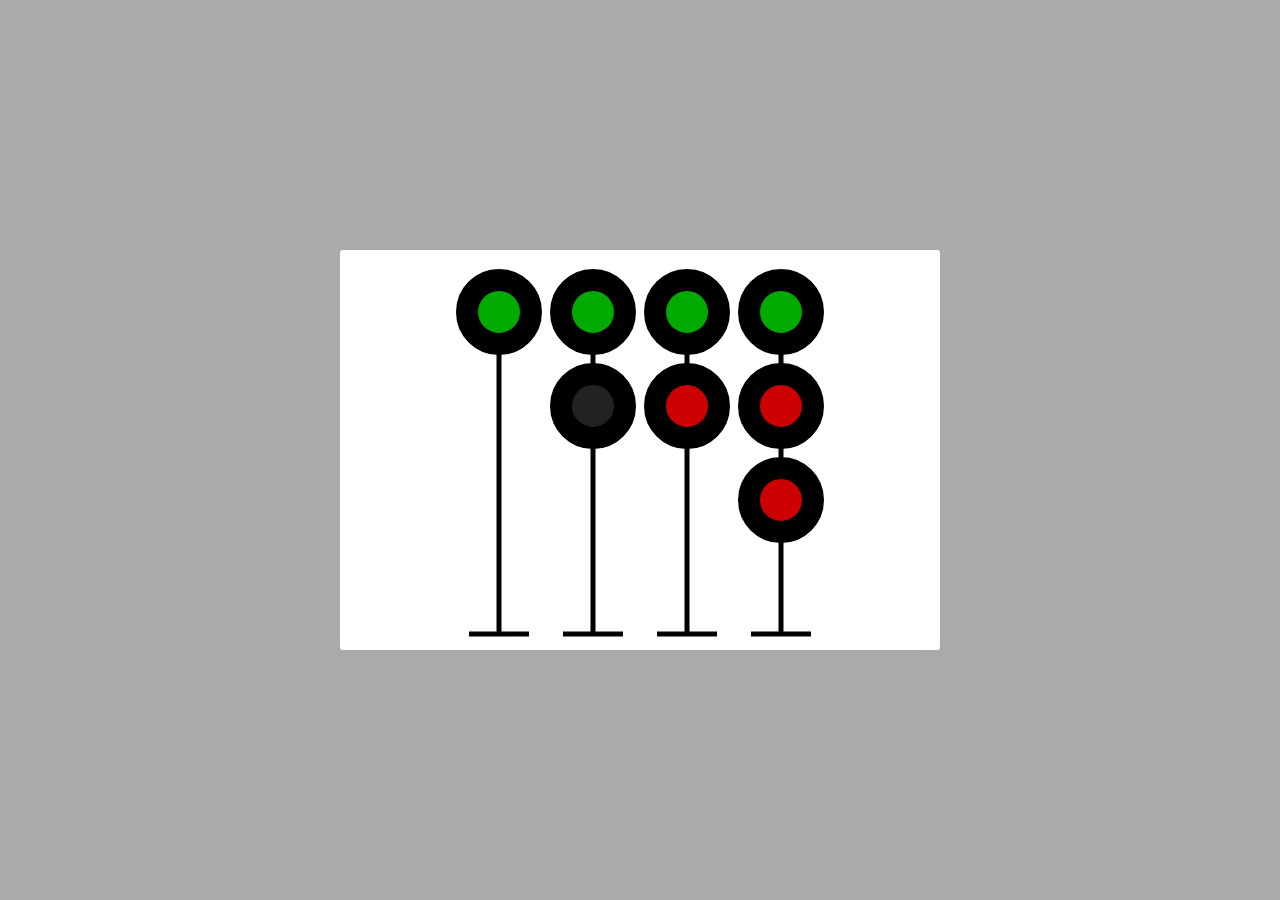
==== flashCard.html @ dfc5fdd6 "Initial commit" ====
<!doctype html>
<html lang='en'>
	<head>
		<meta http-equiv='Content-Type' content='text/html; charset=UTF-8' />
		<meta name='viewport' content='initial-scale=1.0, width=device-width, initial-scale=1.0, maximum-scale=1.0, user-scalable=no' />
		<meta name="apple-mobile-web-app-capable" content="yes" />

		<title>NARS Flash Cards</title>

		<link href='css/flashCard.css' rel='stylesheet' type='text/css' />
	</head>
	<body onload='drawSignal(signalArray[0][0], ruleArray[0]); resizeFlashCard()'>
		<div id='flashCard'>
			<canvas id='frontFlashCard' class='side' width='600' height='400'></canvas>
			<div id='backFlashCard' class='side'>
				<h1 id='signalRule'></h1>
				<h2>Name</h2>
				<p id='signalName'></p>
				<h2>Indication</h2>
				<p id='signalIndication'></p>
			</div>
		</div>

		<script src='js/flashCard.js' type='text/javascript' defer></script>
		<script src='js/flashCardSignals.js' type='text/javascript' defer></script>
		<script src='js/flashCardAnimations.js' type='text/javascript' defer></script>
	</body>
</html>
---- css/flashCard.css ----
html, body {
	height: 100%;
}

body {
	overflow: hidden;
	background-color: #AAA;
	font-family: sans;
	min-width: 1.4in;
	margin: 0;

	border-collapse: collapse;
	text-align: center;
	perspective: 1000px;
	-webkit-perspective: 1000px;

	-webkit-touch-callout: none;
	-webkit-user-select: none;
	-khtml-user-select: none;
	-moz-user-select: none;
	-ms-user-select: none;
	user-select: none;
}

#flashCardContainer tr, #flashCardContainer td { padding: 0; }
a { background-color: black; }

#flashCard {
	position: absolute;
	top: 0;
	right: 0;
	bottom: 0;
	left: 0;
	margin: auto;

	width: 600px;
	height: 400px;
	cursor: pointer;

	transform-style: preserve-3d;
	-webkit-transform-style: preserve-3d;
	-ms-transform-style: preserve-3d;
}

#flashCard, .side {
	min-width: 1.4in;
	min-height: 0.93in;
}

.side {
	display: block;
	width: 100%;
	height: 100%;
	position: absolute;
	background-color: #fff;

	border-radius: 3px;
	-webkit-border-radius: 3px;
	-moz-border-radius: 3px;

	backface-visibility: hidden;
	-webkit-backface-visibility: hidden;
	-moz-backface-visibility: hidden;
	-ms-backface-visibility: hidden;
}

#backFlashCard {
	width: 96%;
	padding: 2%;
	font-size: 18px;

	transform: rotateY(180deg);
	-webkit-transform: rotateY(180deg);
	-moz-transform: rotateY(180deg);
	-ms-transform: rotateY(180deg);
}

#backFlashCard h1 { font-size: 2em; }
#backFlashCard h2 { font-size: 1.5em;
	background-color: #000;
	color: #FFF;
	margin-top: 2%;
	padding-top: 0.3em;
	padding-bottom: 0.5em;
}

#signalIndication {
	text-indent: 2em;
	text-align: left;
}

.moveUp, .moveDown {
	-webkit-animation-timing-function: ease-in-out;
	animation-timing-function: ease-in-out;
}
.moveUp {
	-webkit-animation: gotoPrevCard 0.5s;
	animation: gotoPrevCard 0.5s;
}
.moveDown {
	-webkit-animation: gotoNextCard 0.5s;
	animation: gotoNextCard 0.5s;
}

@-webkit-keyframes gotoPrevCard {
	50% { -webkit-transform: translate(0, -1000px);}
	50.01% { -webkit-transform: translate(0, 1000px);}
}
@keyframes gotoPrevCard {
	50% { transform: translate(0, -1000px);}
	50.01% { transform: translate(0, 1000px);}
}

@-webkit-keyframes gotoNextCard {
	50% { -webkit-transform: translate(0, 1000px);}
	50.01% { -webkit-transform: translate(0, -1000px);}
}
@keyframes gotoNextCard {
	50% { transform: translate(0, 1000px);}
	50.01% { transform: translate(0, -1000px);}
}

@media screen and (max-width: 510px), (max-height: 340px) {
	#backFlashCard { font-size: 16px; }
}
@media screen and (max-width: 480px), (max-height: 320px) {
	#backFlashCard { font-size: 15px; }
}
@media screen and (max-width: 450px), (max-height: 300px) {
	#backFlashCard { font-size: 14px; }
}
@media screen and (max-width: 420px), (max-height: 280px) {
	#backFlashCard { font-size: 12px; }
}
@media screen and (max-width: 345px), (max-height: 230px) {
	#backFlashCard { font-size: 11px; }
	#backFlashCard h1 { font-size: 1.6em; }
	#backFlashCard h2 { font-size: 1.2em; }
}
@media screen and (max-width: 300px), (max-height: 200px) {
	#backFlashCard { font-size: 8px; }
}
@media screen and (max-width: 240px), (max-height: 160px) {
	#backFlashCard { font-size: 7px; }
}
@media screen and (max-width: 210px), (max-height: 140px) {
	#backFlashCard { font-size: 6px; }
}
@media screen and (max-width: 180px), (max-height: 120px) {
	#backFlashCard { font-size: 5px;
		width: 100%;
		padding: 0;
	}
}
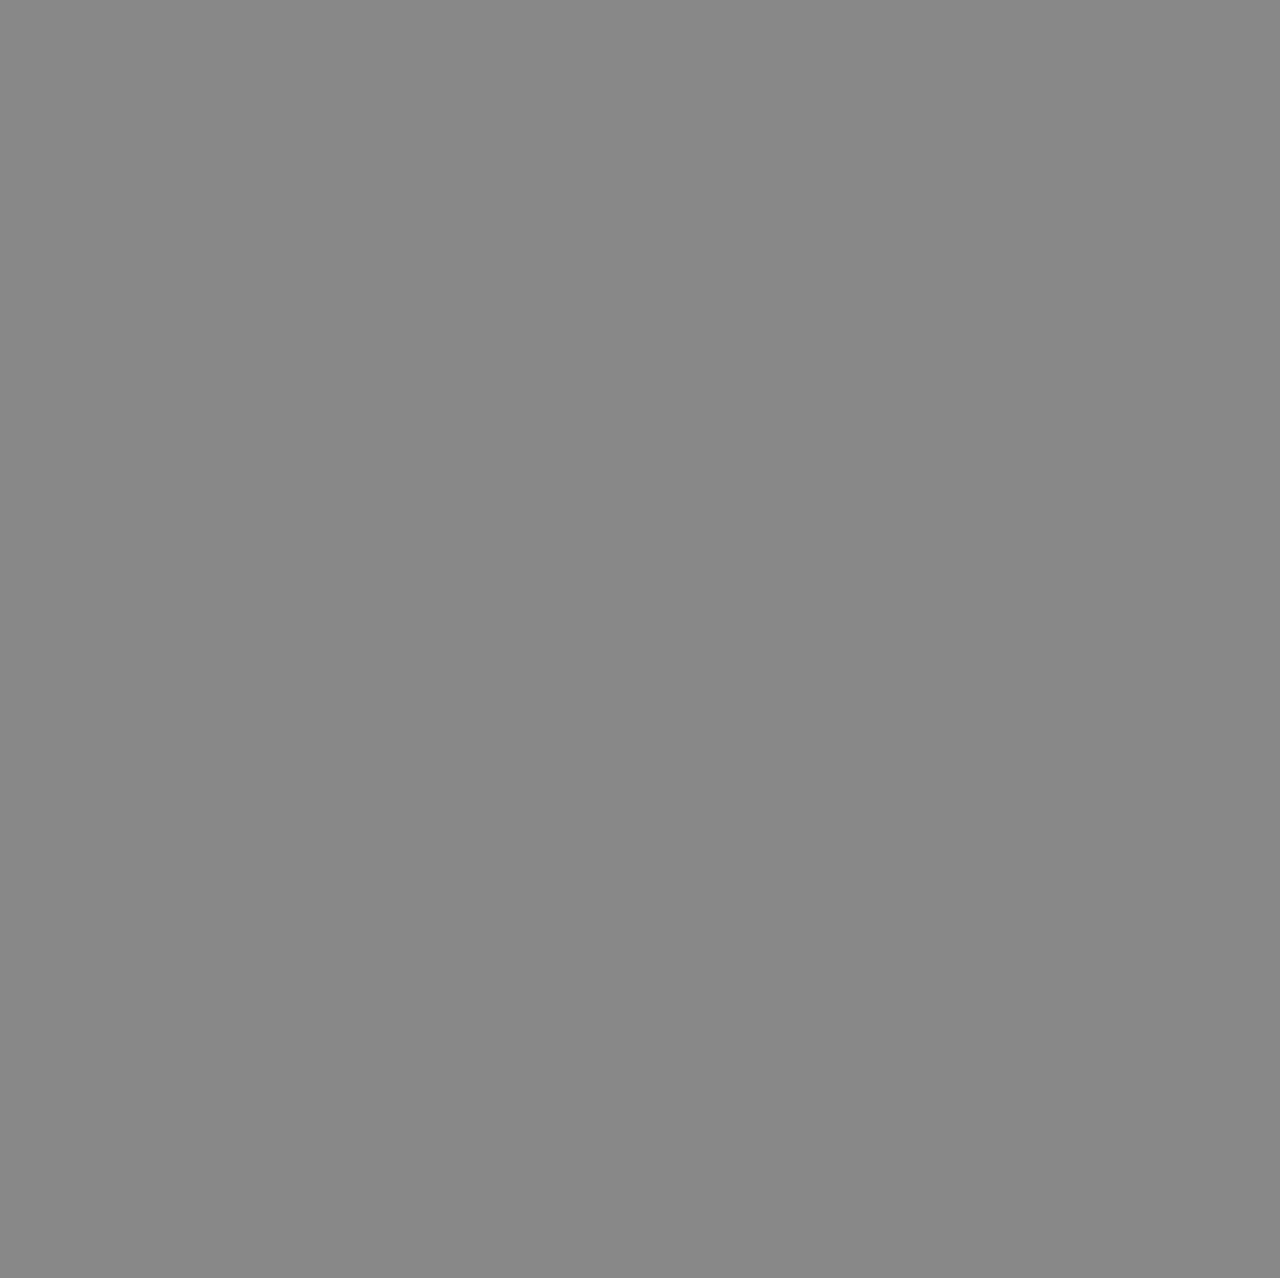
==== commit 009b715e: "Restarted project with support for multiple flashcards" ====
--- a/flashCard.html
+++ b/flashCard.html
@@ -1,28 +1,37 @@
 <!doctype html>
-<html lang='en'>
+<html lang="en">
 	<head>
-		<meta http-equiv='Content-Type' content='text/html; charset=UTF-8' />
-		<meta name='viewport' content='initial-scale=1.0, width=device-width, initial-scale=1.0, maximum-scale=1.0, user-scalable=no' />
+		<meta http-equiv="Content-Type" content="text/html; charset=UTF-8" />
+		<meta name="viewport" content="initial-scale=1.0, width=device-width, initial-scale=1.0, maximum-scale=1.0, user-scalable=no" />
 		<meta name="apple-mobile-web-app-capable" content="yes" />
 
 		<title>NARS Flash Cards</title>
 
-		<link href='css/flashCard.css' rel='stylesheet' type='text/css' />
+		<link href="css/flashCard.css" rel="stylesheet" type="text/css" />
+		<script src="js/flashCard.js" type="text/javascript" defer></script>
+
+		<style>
+			html, body {height: 100%;}
+
+			body {
+				background-color: #888;
+				font-family: sans;
+				min-width: 1.4in;
+				margin: 0;
+			}
+
+			.fc_stack {
+				height: 48%;
+				width: 48%;
+				margin: 1%;
+				float: left;
+			}
+		</style>
 	</head>
-	<body onload='drawSignal(signalArray[0][0], ruleArray[0]); resizeFlashCard()'>
-		<div id='flashCard'>
-			<canvas id='frontFlashCard' class='side' width='600' height='400'></canvas>
-			<div id='backFlashCard' class='side'>
-				<h1 id='signalRule'></h1>
-				<h2>Name</h2>
-				<p id='signalName'></p>
-				<h2>Indication</h2>
-				<p id='signalIndication'></p>
-			</div>
-		</div>
-
-		<script src='js/flashCard.js' type='text/javascript' defer></script>
-		<script src='js/flashCardSignals.js' type='text/javascript' defer></script>
-		<script src='js/flashCardAnimations.js' type='text/javascript' defer></script>
+	<body onload="fc_init()">
+		 <div id="whole" class="fc_stack"></div>
+		 <div id="natural" class="fc_stack"></div>
+		 <div id="integer" class="fc_stack"></div>
+		 <div id="rational" class="fc_stack"></div>
 	</body>
 </html>
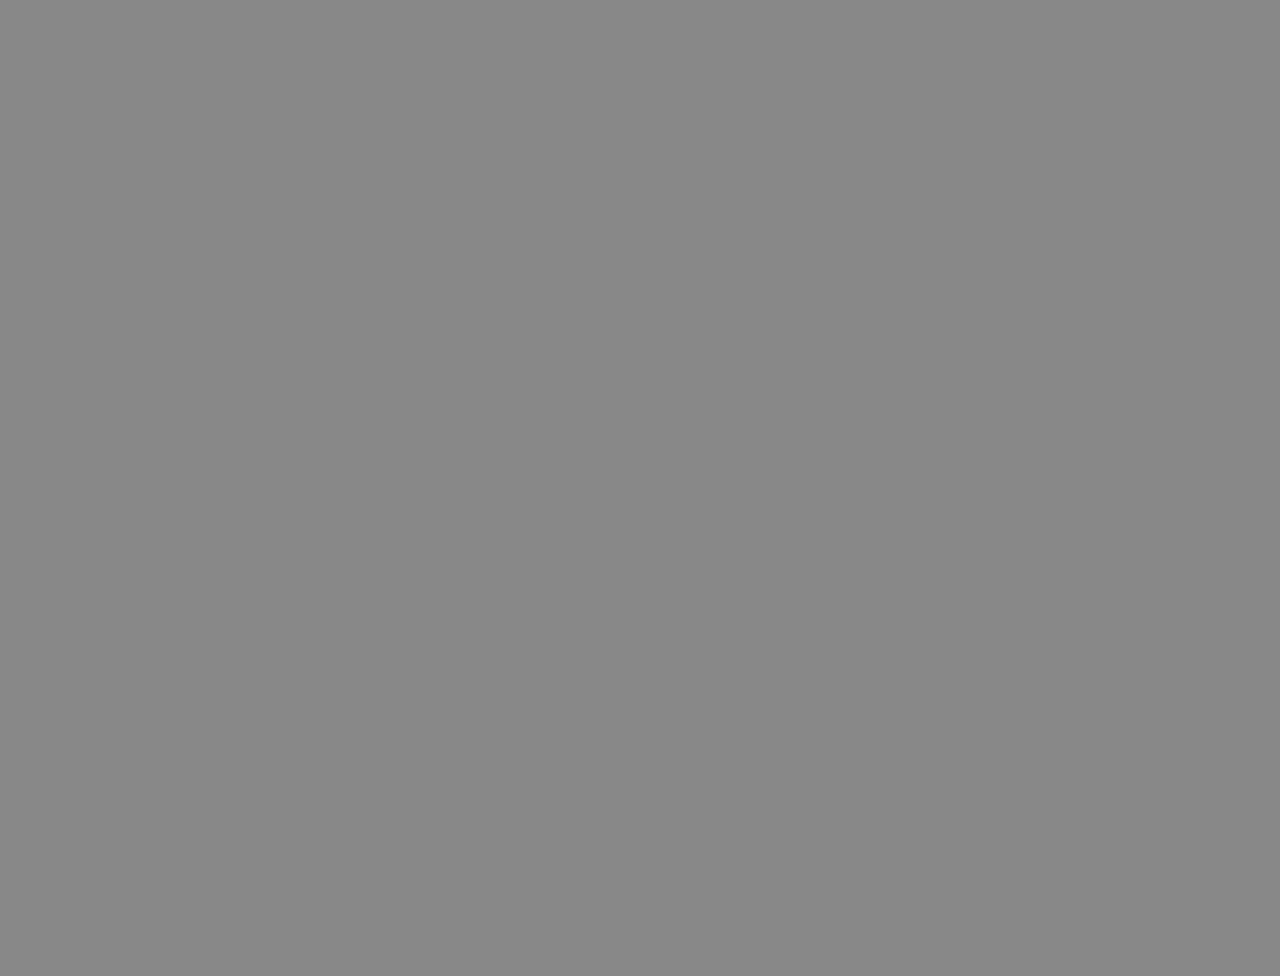
==== commit 508d1eb7: "Added support for browsers without 3d animations" ====
--- a/flashCard.html
+++ b/flashCard.html
@@ -9,6 +9,7 @@
 
 		<link href="css/flashCard.css" rel="stylesheet" type="text/css" />
 		<script src="js/flashCard.js" type="text/javascript" defer></script>
+		<script src="js/example.js" type="text/javascript" defer></script>
 
 		<style>
 			html, body {height: 100%;}
@@ -21,17 +22,15 @@
 			}
 
 			.fc_stack {
-				height: 48%;
-				width: 48%;
-				margin: 1%;
+				height: 40%;
+				width: 100%;
+				padding: 5% 0;
 				float: left;
 			}
 		</style>
 	</head>
-	<body onload="fc_init()">
-		 <div id="whole" class="fc_stack"></div>
-		 <div id="natural" class="fc_stack"></div>
-		 <div id="integer" class="fc_stack"></div>
-		 <div id="rational" class="fc_stack"></div>
+	<body onload="fc_init(); example_init()">
+		 <div id="integers" class="fc_stack"></div>
+		 <div id="colors" class="fc_stack"></div>
 	</body>
 </html>
--- a/css/flashCard.css
+++ b/css/flashCard.css
@@ -1,16 +1,6 @@
-html, body {
-	height: 100%;
-}
+.fc_stack {
+	overflow: hidden;
 
-body {
-	overflow: hidden;
-	background-color: #AAA;
-	font-family: sans;
-	min-width: 1.4in;
-	margin: 0;
-
-	border-collapse: collapse;
-	text-align: center;
 	perspective: 1000px;
 	-webkit-perspective: 1000px;
 
@@ -22,10 +12,14 @@
 	user-select: none;
 }
 
-#flashCardContainer tr, #flashCardContainer td { padding: 0; }
-a { background-color: black; }
+.fc_stack > div {
+	width: 100%;
+	height: 100%;
+	display: relative;
+	-moz-perspective: 1000px;
+}
 
-#flashCard {
+.fc_card {
 	position: absolute;
 	top: 0;
 	right: 0;
@@ -40,14 +34,12 @@
 	transform-style: preserve-3d;
 	-webkit-transform-style: preserve-3d;
 	-ms-transform-style: preserve-3d;
+	
+	transform: rotateY(3600000deg);
+	transition: transform 0.4s ease-out;
 }
 
-#flashCard, .side {
-	min-width: 1.4in;
-	min-height: 0.93in;
-}
-
-.side {
+.fc_card > canvas {
 	display: block;
 	width: 100%;
 	height: 100%;
@@ -64,91 +56,54 @@
 	-ms-backface-visibility: hidden;
 }
 
-#backFlashCard {
-	width: 96%;
-	padding: 2%;
-	font-size: 18px;
-
+.fc_card > canvas:nth-child(2) {
 	transform: rotateY(180deg);
 	-webkit-transform: rotateY(180deg);
 	-moz-transform: rotateY(180deg);
 	-ms-transform: rotateY(180deg);
 }
 
-#backFlashCard h1 { font-size: 2em; }
-#backFlashCard h2 { font-size: 1.5em;
-	background-color: #000;
-	color: #FFF;
-	margin-top: 2%;
-	padding-top: 0.3em;
-	padding-bottom: 0.5em;
+.fc_noAnimation > canvas:nth-child(2) {
+	display: none;
+	transform: none;
+	-webkit-transform: none;
+	-moz-transform: none;
+	-ms-transform: none;
+}
+.fc_noAnimation.fc_faceDown > canvas:nth-child(2) {
+	display: block;
+}
+.fc_noAnimation.fc_faceDown > canvas:nth-child(1) {
+	display: none;
 }
 
-#signalIndication {
-	text-indent: 2em;
-	text-align: left;
-}
-
-.moveUp, .moveDown {
+.fc_moveUp, .fc_moveDown {
 	-webkit-animation-timing-function: ease-in-out;
 	animation-timing-function: ease-in-out;
 }
-.moveUp {
-	-webkit-animation: gotoPrevCard 0.5s;
-	animation: gotoPrevCard 0.5s;
+.fc_moveUp {
+	-webkit-animation: fc_gotoPrevCard 0.5s;
+	animation: fc_gotoPrevCard 0.5s;
 }
-.moveDown {
-	-webkit-animation: gotoNextCard 0.5s;
-	animation: gotoNextCard 0.5s;
+.fc_moveDown {
+	-webkit-animation: fc_gotoNextCard 0.5s;
+	animation: fc_gotoNextCard 0.5s;
 }
 
-@-webkit-keyframes gotoPrevCard {
-	50% { -webkit-transform: translate(0, -1000px);}
-	50.01% { -webkit-transform: translate(0, 1000px);}
+@-webkit-keyframes fc_gotoPrevCard {
+	50% { -webkit-transform: translate(0, -300%);}
+	50.01% { -webkit-transform: translate(0, 300%);}
 }
-@keyframes gotoPrevCard {
-	50% { transform: translate(0, -1000px);}
-	50.01% { transform: translate(0, 1000px);}
+@keyframes fc_gotoPrevCard {
+	50% { transform: translate(0, -300%);}
+	50.01% { transform: translate(0, 300%);}
 }
 
-@-webkit-keyframes gotoNextCard {
-	50% { -webkit-transform: translate(0, 1000px);}
-	50.01% { -webkit-transform: translate(0, -1000px);}
+@-webkit-keyframes fc_gotoNextCard {
+	50% { -webkit-transform: translate(0, 300%);}
+	50.01% { -webkit-transform: translate(0, -300%);}
 }
-@keyframes gotoNextCard {
-	50% { transform: translate(0, 1000px);}
-	50.01% { transform: translate(0, -1000px);}
+@keyframes fc_gotoNextCard {
+	50% { transform: translate(0, 300%);}
+	50.01% { transform: translate(0, -300%);}
 }
-
-@media screen and (max-width: 510px), (max-height: 340px) {
-	#backFlashCard { font-size: 16px; }
-}
-@media screen and (max-width: 480px), (max-height: 320px) {
-	#backFlashCard { font-size: 15px; }
-}
-@media screen and (max-width: 450px), (max-height: 300px) {
-	#backFlashCard { font-size: 14px; }
-}
-@media screen and (max-width: 420px), (max-height: 280px) {
-	#backFlashCard { font-size: 12px; }
-}
-@media screen and (max-width: 345px), (max-height: 230px) {
-	#backFlashCard { font-size: 11px; }
-	#backFlashCard h1 { font-size: 1.6em; }
-	#backFlashCard h2 { font-size: 1.2em; }
-}
-@media screen and (max-width: 300px), (max-height: 200px) {
-	#backFlashCard { font-size: 8px; }
-}
-@media screen and (max-width: 240px), (max-height: 160px) {
-	#backFlashCard { font-size: 7px; }
-}
-@media screen and (max-width: 210px), (max-height: 140px) {
-	#backFlashCard { font-size: 6px; }
-}
-@media screen and (max-width: 180px), (max-height: 120px) {
-	#backFlashCard { font-size: 5px;
-		width: 100%;
-		padding: 0;
-	}
-}
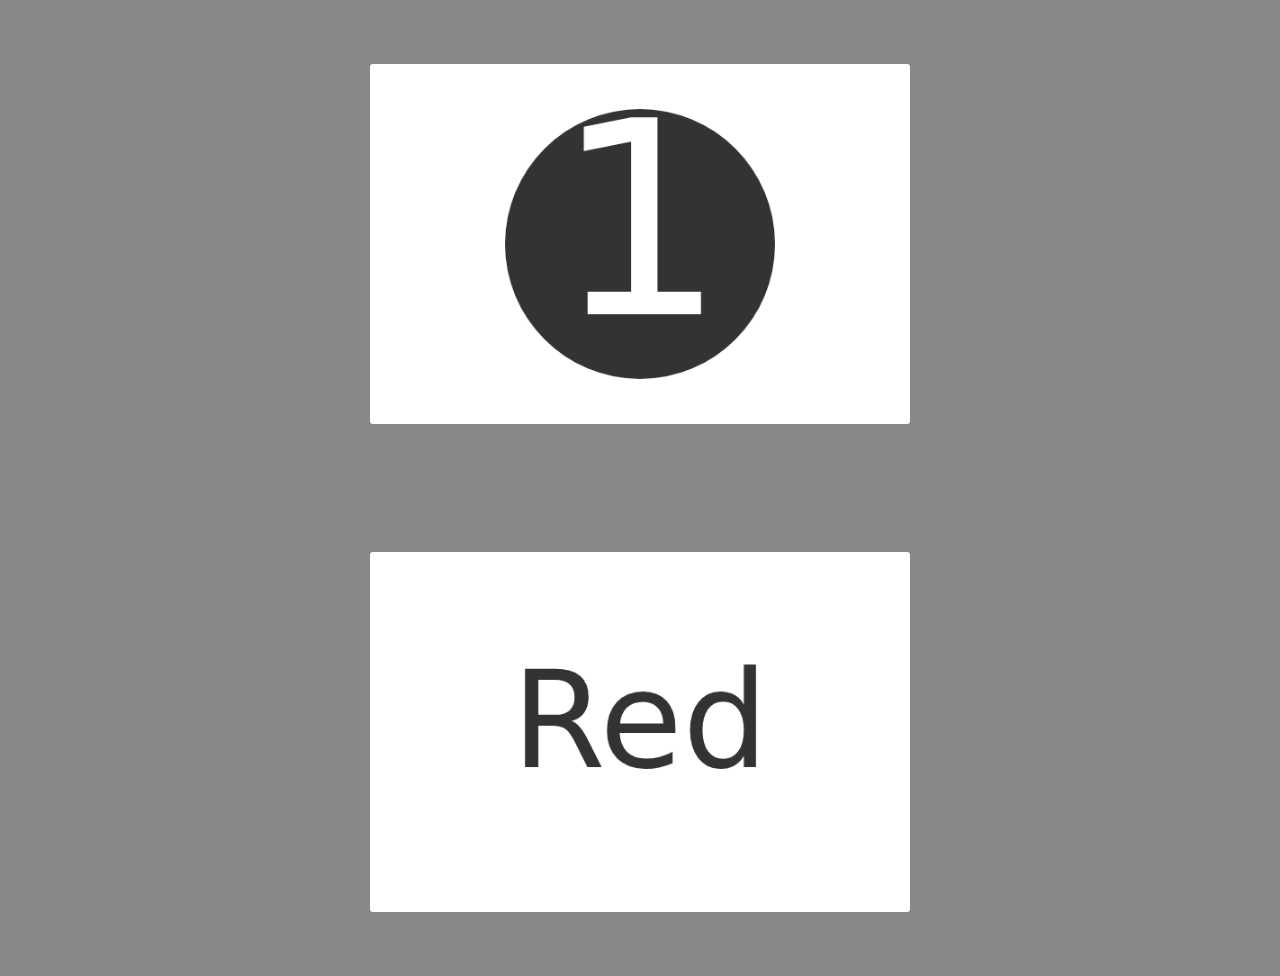
==== commit 94006c9e: "Added flashcard loading to fc_init" ====
--- a/flashCard.html
+++ b/flashCard.html
@@ -17,19 +17,18 @@
 			body {
 				background-color: #888;
 				font-family: sans;
-				min-width: 1.4in;
 				margin: 0;
 			}
 
 			.fc_stack {
 				height: 40%;
-				width: 100%;
-				padding: 5% 0;
+				width: 98%;
+				padding: 5% 1%;
 				float: left;
 			}
 		</style>
 	</head>
-	<body onload="fc_init(); example_init()">
+	<body onload="fc_init({'integers':integers, 'colors':colors})">
 		 <div id="integers" class="fc_stack"></div>
 		 <div id="colors" class="fc_stack"></div>
 	</body>
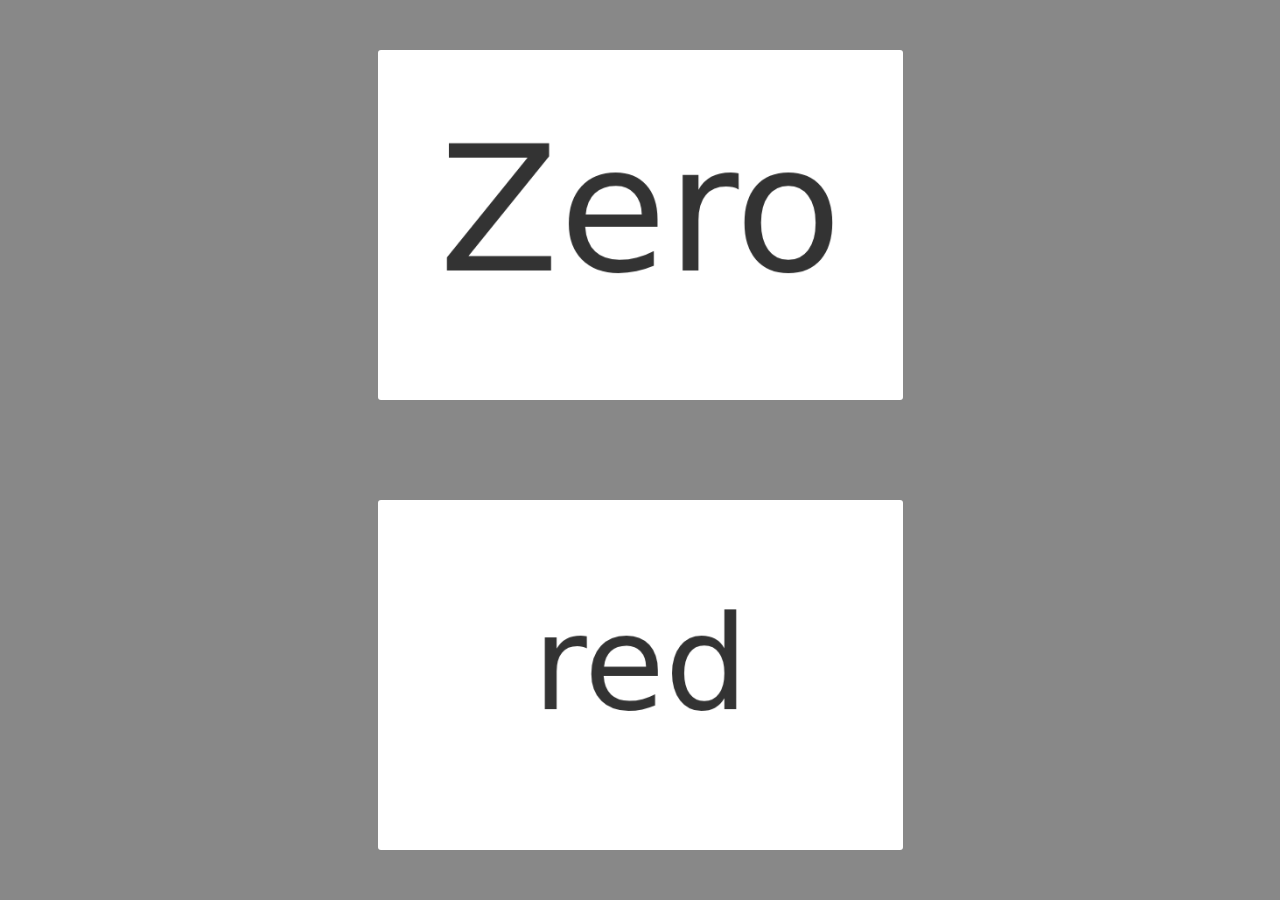
==== commit a950bdf2: "Fixed flip-left only bug" ====
--- a/flashCard.html
+++ b/flashCard.html
@@ -21,14 +21,13 @@
 			}
 
 			.fc_stack {
-				height: 40%;
-				width: 98%;
-				padding: 5% 1%;
-				float: left;
+				height: 50%;
+				width: 100%;
+				padding: 50px;
 			}
 		</style>
 	</head>
-	<body onload="fc_init({'integers':integers, 'colors':colors})">
+	<body onload="fc.init({'integers':integers, 'colors':colors})">
 		 <div id="integers" class="fc_stack"></div>
 		 <div id="colors" class="fc_stack"></div>
 	</body>
--- a/css/flashCard.css
+++ b/css/flashCard.css
@@ -1,5 +1,6 @@
 .fc_stack {
 	overflow: hidden;
+	box-sizing: border-box;
 
 	perspective: 1000px;
 	-webkit-perspective: 1000px;
@@ -15,7 +16,7 @@
 .fc_stack > div {
 	width: 100%;
 	height: 100%;
-	display: relative;
+	position: relative;
 	-moz-perspective: 1000px;
 }
 
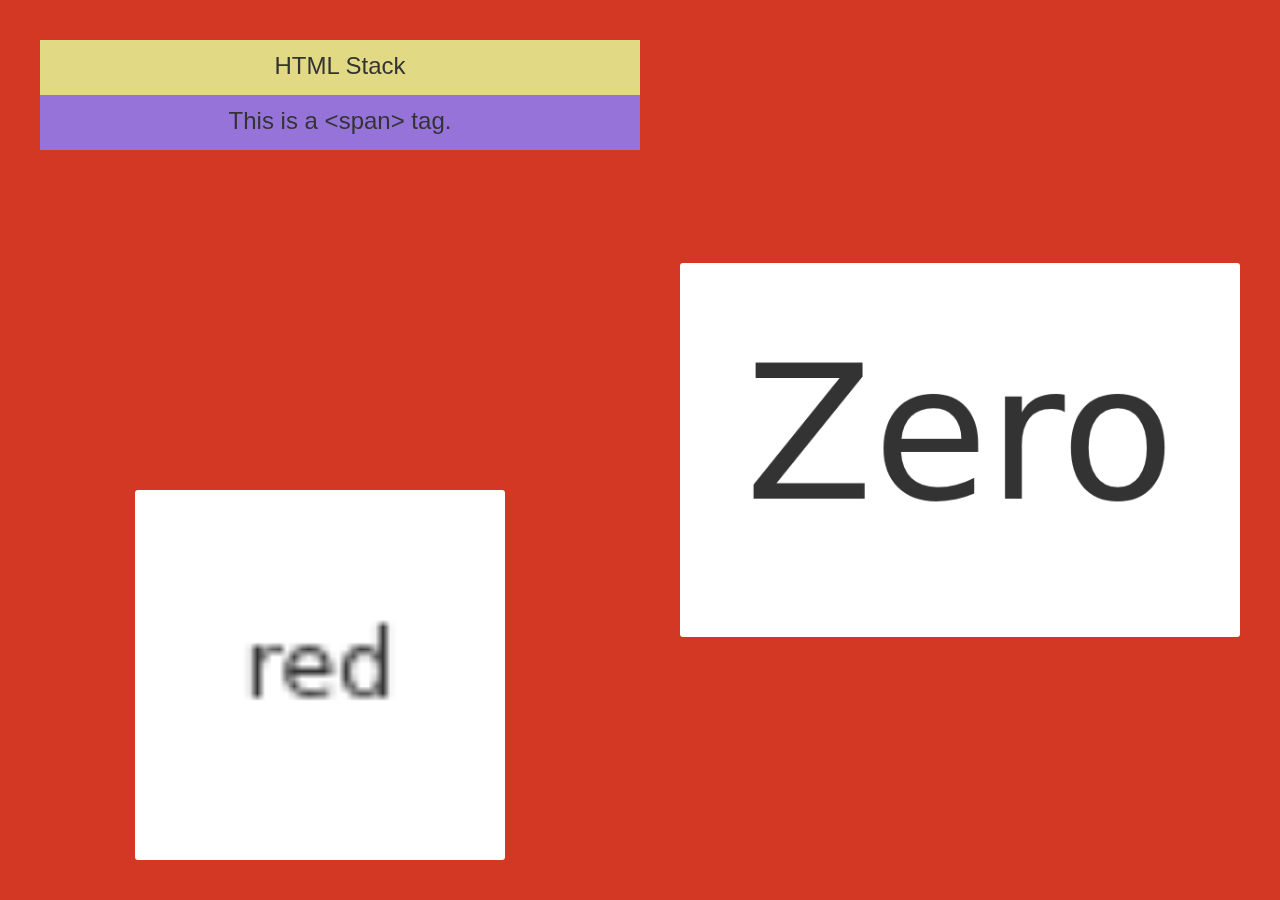
==== commit 85a85b52: "Gave html flashcards aspect ratio setting" ====
--- a/flashCard.html
+++ b/flashCard.html
@@ -8,27 +8,71 @@
 		<title>NARS Flash Cards</title>
 
 		<link href="css/flashCard.css" rel="stylesheet" type="text/css" />
-		<script src="js/flashCard.js" type="text/javascript" defer></script>
-		<script src="js/example.js" type="text/javascript" defer></script>
+		<script src="js/flashCard.js" type="text/javascript"></script>
+		<script src="js/example.js" type="text/javascript"></script>
 
 		<style>
 			html, body {height: 100%;}
 
 			body {
-				background-color: #888;
-				font-family: sans;
+				background-color: #d23823;
+				font-family: sans-serif;
 				margin: 0;
+				min-width: 420px;
 			}
 
 			.fc_stack {
 				height: 50%;
-				width: 100%;
-				padding: 50px;
+				width: 50%;
+				padding: 40px;
+				float: left;
 			}
+			#integers {
+				height: 100%;
+				float: right;
+			}
+			.fc_content {
+				color: #333;
+				line-height: 2em;
+				text-align: center;
+				padding: 10px;
+			}
+			.fc_content > span {
+				font-size: 1.5em;
+			}
+			.fc_content > p {
+				text-align: left;
+				line-height: 1.4em;
+				text-indent: 1ex;
+				font-size: 1.1em;
+				margin: 0;
+				padding: 0;
+			}
+			.one {background-color: #e1d984}
+			.two {background-color: #9673d8}
 		</style>
 	</head>
-	<body onload="fc.init({'integers':integers, 'colors':colors})">
-		 <div id="integers" class="fc_stack"></div>
-		 <div id="colors" class="fc_stack"></div>
+	<body onload="init()">
+		 <div id="words" class="fc_stack" data-fc-width="100" data-fc-height="50" title="Clicking, dragging, swiping, and tilting enabled">
+			<!-- First Card -->
+			<div class="fc_content one">
+				<span>HTML Stack</span>
+			</div>
+			<div class="fc_content two">
+				<span>This is a &lt;span&gt; tag.</span>
+			</div>
+
+			<!-- Second Card -->
+			<div class="fc_content one">
+				<span>2<sup>nd</sup> Card</span>
+			</div>
+
+			<div class="fc_content two">
+				<p>This text is in a &lt;p&gt; tag, and contains a total of fourteen words.</p>
+			</div>
+		 </div>
+
+		 <div id="integers" class="fc_stack" title="Dragging, swiping, tilting, and arrow keys enabled"></div>
+		 <div id="colors" class="fc_stack" data-fc-width="50" data-fc-height="50" title="Clicking, dragging, swiping, and rescale enabled"></div>
 	</body>
 </html>
--- a/css/flashCard.css
+++ b/css/flashCard.css
@@ -1,9 +1,6 @@
 .fc_stack {
 	overflow: hidden;
 	box-sizing: border-box;
-
-	perspective: 1000px;
-	-webkit-perspective: 1000px;
 
 	-webkit-touch-callout: none;
 	-webkit-user-select: none;
@@ -17,7 +14,10 @@
 	width: 100%;
 	height: 100%;
 	position: relative;
+
+	-webkit-perspective: 1000px;
 	-moz-perspective: 1000px;
+	perspective: 1000px;
 }
 
 .fc_card {
@@ -35,9 +35,6 @@
 	transform-style: preserve-3d;
 	-webkit-transform-style: preserve-3d;
 	-ms-transform-style: preserve-3d;
-	
-	transform: rotateY(3600000deg);
-	transition: transform 0.4s ease-out;
 }
 
 .fc_card > canvas {
@@ -47,34 +44,84 @@
 	position: absolute;
 	background-color: #fff;
 
-	border-radius: 3px;
 	-webkit-border-radius: 3px;
 	-moz-border-radius: 3px;
+	border-radius: 3px;
 
+	-webkit-backface-visibility: hidden;
+	-ms-backface-visibility: hidden;
 	backface-visibility: hidden;
-	-webkit-backface-visibility: hidden;
-	-moz-backface-visibility: hidden;
-	-ms-backface-visibility: hidden;
 }
 
 .fc_card > canvas:nth-child(2) {
+	-webkit-transform: rotateY(180deg);
+	-ms-transform: rotateY(180deg);
 	transform: rotateY(180deg);
-	-webkit-transform: rotateY(180deg);
-	-moz-transform: rotateY(180deg);
-	-ms-transform: rotateY(180deg);
 }
 
-.fc_noAnimation > canvas:nth-child(2) {
-	display: none;
-	transform: none;
+.fc_facedown, .fc_faceup.fc_flipLeft {
+	-webkit-transform: rotateY(180deg);
+	-ms-transform: rotateY(180deg);
+	transform: rotateY(180deg);
+}
+.fc_faceup, .fc_facedown.fc_flipRight {
+	-webkit-transform: rotateY(360deg);
+	-ms-transform: rotateY(360deg);
+	transform: rotateY(360deg);
+}
+
+/* Faceup transforms */
+.fc_flipLeft, .fc_tiltLeft,
+.fc_flipRight, .fc_tiltRight {
+	-webkit-transition: -webkit-transform 0.4s ease-out;
+	transition: transform 0.5s ease-out;
+}
+.fc_faceup.fc_flipRight {
+	-webkit-transform: rotateY(540deg);
+	-ms-transform: rotateY(540deg);
+	transform: rotateY(540deg);
+}
+.fc_faceup.fc_tiltRight {
+	-webkit-transform: rotateY(375deg);
+	-ms-transform: rotateY(375deg);
+	transform: rotateY(375deg);
+}
+.fc_faceup.fc_tiltLeft {
+	-webkit-transform: rotateY(345deg);
+	-ms-transform: rotateY(345deg);
+	transform: rotateY(345deg);
+}
+
+/* Facedown transforms */
+.fc_facedown.fc_flipLeft {
+	-webkit-transform: rotateY(0);
+	-ms-transform: rotateY(0);
+	transform: rotateY(0);
+}
+.fc_facedown.fc_tiltRight {
+	-webkit-transform: rotateY(195deg);
+	-ms-transform: rotateY(195deg);
+	transform: rotateY(195deg);
+}
+.fc_facedown.fc_tiltLeft {
+	-webkit-transform: rotateY(165deg);
+	-ms-transform: rotateY(165deg);
+	transform: rotateY(165deg);
+}
+
+.fc_noAnimation > canvas:nth-child(2), .fc_flipLeft, .fc_flipRight {
 	-webkit-transform: none;
 	-moz-transform: none;
 	-ms-transform: none;
+	transform: none;
 }
-.fc_noAnimation.fc_faceDown > canvas:nth-child(2) {
+.fc_noAnimation > canvas:nth-child(2) {
+	display: none;
+}
+.fc_noAnimation.fc_facedown > canvas:nth-child(2) {
 	display: block;
 }
-.fc_noAnimation.fc_faceDown > canvas:nth-child(1) {
+.fc_noAnimation.fc_facedown > canvas:nth-child(1) {
 	display: none;
 }
 
